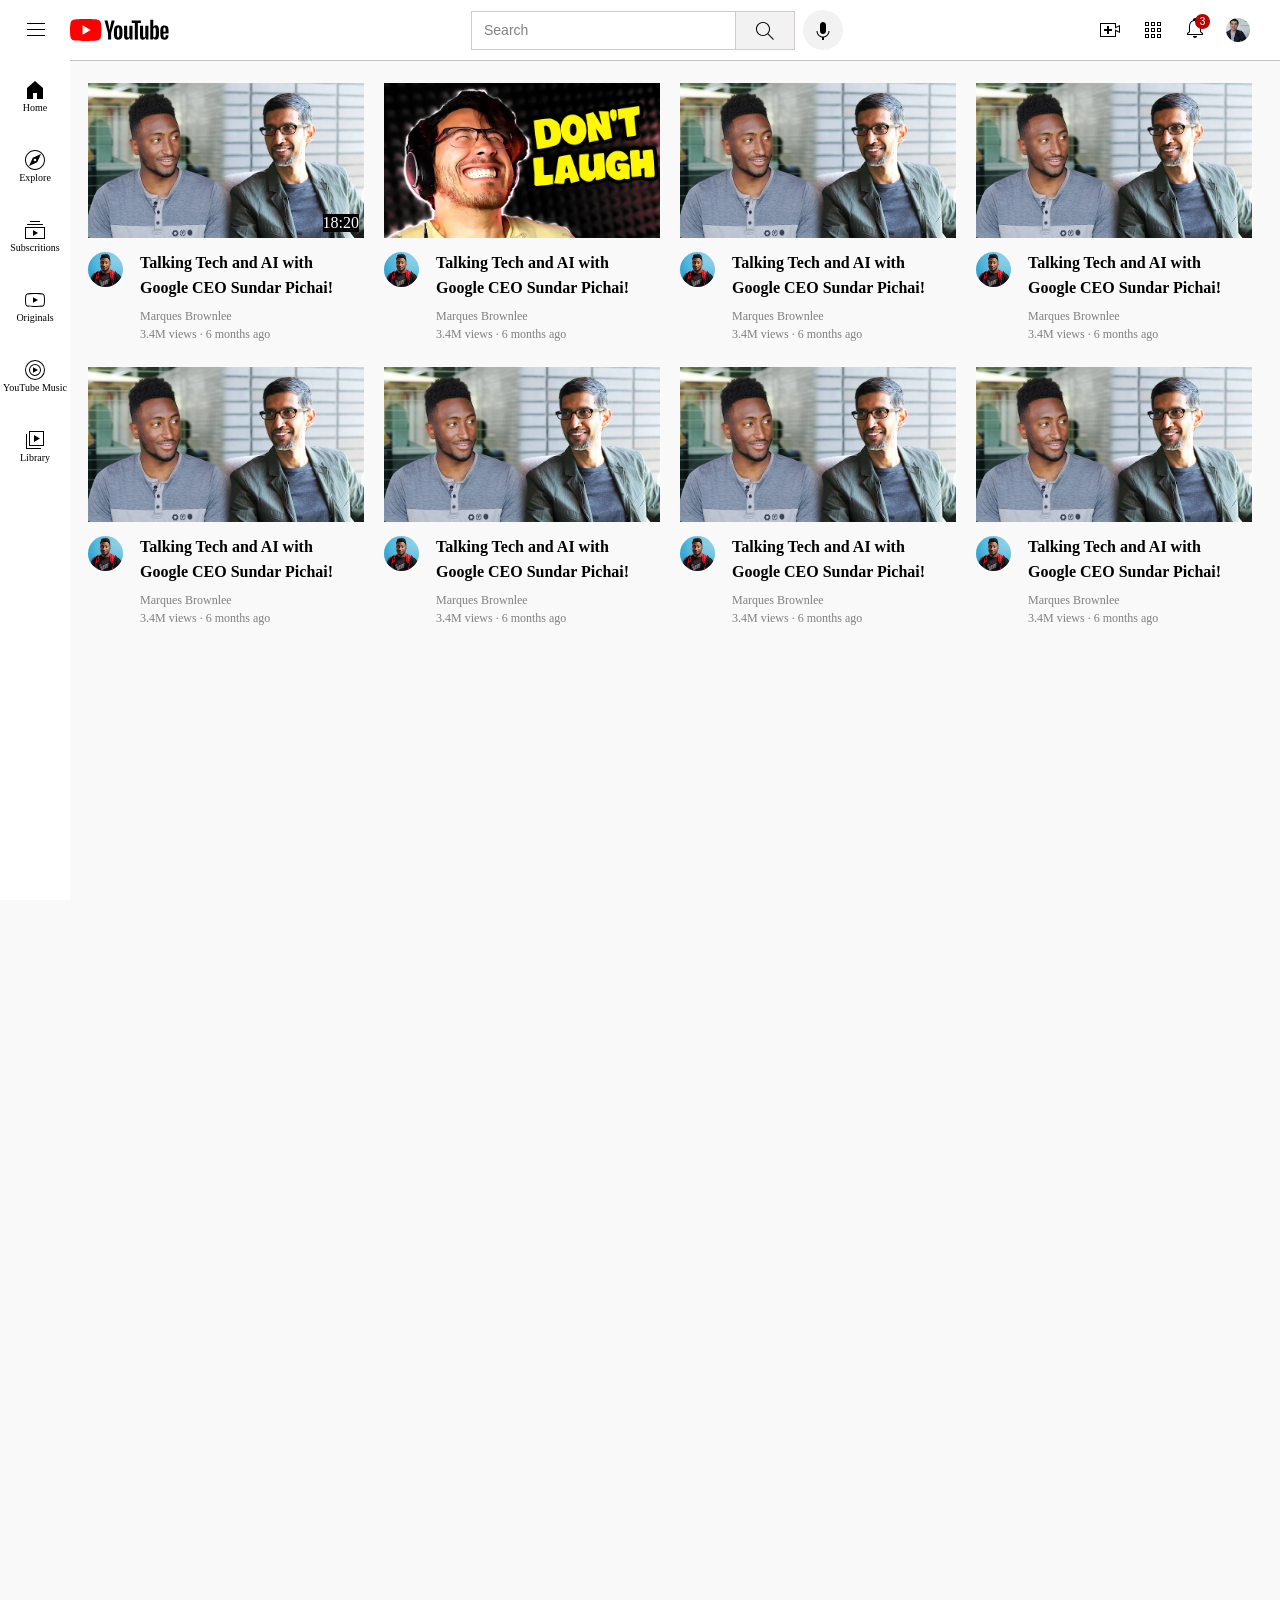
==== index.html @ 28a663b5 "Rename youtube.html to index.html" ====
<!DOCTYPE html>
<html lang="en">
  <head>
    <meta charset="UTF-8">
    <title>Youtube Exercise</title>
    <link rel="stylesheet" href="header.css">
    <link rel="stylesheet" href="general.css">
  </head>
  <body>
    <div class="header">
      <div class="left-div">
        <img class="hamburger-img" src="picture-html/hamburger-menu.svg">
        <img class="youtubelogo-img" src="picture-html/youtube-logo.svg">
      </div>
      <div class="middle-div">
        <input type="text" placeholder="Search">
        <button class="search-button">
          <img class="search-img" src="picture-html/search.svg">
        </button>
        <button class="voice-button">
          <img class="voice-img" src="picture-html/voice-search-icon.svg">
        </button>
      </div>
      <div class="right-div">
         <img class="upload-img" src="picture-html/upload.svg">
         <img class="app-img" src="picture-html/youtube-apps.svg">
         <div class="noti-div">
          <img class="notification-img" src="picture-html/notifications.svg">
          <div class="numb-div">3</div>
         </div>
         <img class="profile-img" src="picture-html/my-channel.jpeg">
      </div>
    </div>

  <div class="overall-div">
      <div class="general-div">
      <div class="first-div">
        <div class="img-div">
          <img class="thumbnail-img" src="picture-html/thumbnail-1.webp">
          <div class="ontop-div">18:20</div>
        </div>
        <div class="second-div">
          <img class="channel-img" src="picture-html/channel-1.jpeg">
          <div class="third-div">
            <h3>Talking Tech and AI with Google CEO Sundar Pichai!</h3>
            <p>Marques Brownlee</p>
            <small>3.4M views · 6 months ago</small>
          </div>
        </div>
      </div>
    </div>

    <div class="general-div">
      <div class="first-div">
        <img class="thumbnail-img" src="picture-html/thumbnail-2.webp">
        <div class="second-div">
          <img class="channel-img" src="picture-html/channel-1.jpeg">
          <div class="third-div">
            <h3>Talking Tech and AI with Google CEO Sundar Pichai!</h3>
            <p>Marques Brownlee</p>
            <small>3.4M views · 6 months ago</small>
          </div>
        </div>
      </div>
    </div>

    <div class="general-div">
      <div class="first-div">
        <img class="thumbnail-img" src="picture-html/thumbnail-1.webp">
        <div class="second-div">
          <img class="channel-img" src="picture-html/channel-1.jpeg">
          <div class="third-div">
            <h3>Talking Tech and AI with Google CEO Sundar Pichai!</h3>
            <p>Marques Brownlee</p>
            <small>3.4M views · 6 months ago</small>
          </div>
        </div>
      </div>
    </div>

    <div class="general-div">
      <div class="first-div">
        <img class="thumbnail-img" src="picture-html/thumbnail-1.webp">
        <div class="second-div">
          <img class="channel-img" src="picture-html/channel-1.jpeg">
          <div class="third-div">
            <h3>Talking Tech and AI with Google CEO Sundar Pichai!</h3>
            <p>Marques Brownlee</p>
            <small>3.4M views · 6 months ago</small>
          </div>
        </div>
      </div>
    </div>

    <div class="general-div">
      <div class="first-div">
        <img class="thumbnail-img" src="picture-html/thumbnail-1.webp">
        <div class="second-div">
          <img class="channel-img" src="picture-html/channel-1.jpeg">
          <div class="third-div">
            <h3>Talking Tech and AI with Google CEO Sundar Pichai!</h3>
            <p>Marques Brownlee</p>
            <small>3.4M views · 6 months ago</small>
          </div>
        </div>
      </div>
    </div>

    <div class="general-div">
      <div class="first-div">
        <img class="thumbnail-img" src="picture-html/thumbnail-1.webp">
        <div class="second-div">
          <img class="channel-img" src="picture-html/channel-1.jpeg">
          <div class="third-div">
            <h3>Talking Tech and AI with Google CEO Sundar Pichai!</h3>
            <p>Marques Brownlee</p>
            <small>3.4M views · 6 months ago</small>
          </div>
        </div>
      </div>
    </div>

    <div class="general-div">
      <div class="first-div">
        <img class="thumbnail-img" src="picture-html/thumbnail-1.webp">
        <div class="second-div">
          <img class="channel-img" src="picture-html/channel-1.jpeg">
          <div class="third-div">
            <h3>Talking Tech and AI with Google CEO Sundar Pichai!</h3>
            <p>Marques Brownlee</p>
            <small>3.4M views · 6 months ago</small>
          </div>
        </div>
      </div>
    </div>

    <div class="general-div">
      <div class="first-div">
        <img class="thumbnail-img" src="picture-html/thumbnail-1.webp">
        <div class="second-div">
          <img class="channel-img" src="picture-html/channel-1.jpeg">
          <div class="third-div">
            <h3>Talking Tech and AI with Google CEO Sundar Pichai!</h3>
            <p>Marques Brownlee</p>
            <small>3.4M views · 6 months ago</small>
          </div>
        </div>
      </div>
    </div>

  </div>

  <div class="side-div">
    <div class="sidebar-div">
      <img src="picture-html/home.svg">
      Home
    </div>
    <div class="sidebar-div">
      <img src="picture-html/explore.svg">
      Explore
    </div>
    <div class="sidebar-div">
      <img src="picture-html/subscriptions.svg">
      Subscritions
    </div>
    <div class="sidebar-div">
      <img src="picture-html/originals.svg">
      Originals
    </div>
    <div class="sidebar-div">
      <img src="picture-html/youtube-music.svg">
      YouTube Music
    </div>
    <div class="sidebar-div">
      <img src="picture-html/library.svg">
      Library
    </div>
  </div>

    
 </body>
</html>
---- header.css ----
body{
    height: 3000px;
    padding-top: 75px;
    padding-left: 80px;
    padding-right: 20px;
    background-color: rgb(249, 249, 249);
}

.header{
    display: flex;
    justify-content: space-between;
    height: 60px;
    position: fixed;
    left: 0px;
    right: 0px;
    top: 0px;
    padding-left: 24px;
    padding-right: 30px;
    background-color: white;

   border-bottom-width: 1px;
   border-bottom-style: solid;
   border-bottom-color: rgb(195, 195, 195);
   z-index: 100;
}

.left-div{
    display: flex;
    flex: 1;
    align-items: center;
    
}

.hamburger-img{
    height: 24px;
    margin-right: 6%;
}

.youtubelogo-img{
    height: 22px;
}

.middle-div{
    flex: 1;
    display: flex;
    align-items: center;
    margin-left: 75px;
    margin-right: 35px;
    
}

.search-button{
    height: 39px;
    width: 60px;
    border: 1px solid rgb(209, 203, 203);
    margin-left: -1px;
    margin-right: 8px;
    background-color: rgb(242, 242, 242);
    
}

.voice-button{
    height: 40px;
    width: 40px;
    border-radius: 50%;
   border: none;
   background-color: rgb(242, 242, 242);

}

.search-img{
    height: 24px;
    margin-top: 5px;   
}

.voice-img{
    height: 24px;
     margin-top: 5px; 
}

input{
    flex: 1;
    height: 35px;
    border: 1px solid rgb(209, 203, 203);
    width: 0px;
    text-indent: 10px;
}

input::placeholder{
    font-family: arial;
    font-size: 14px;
    color: gray;
}

.right-div{
    display: flex;
    flex: 1;
    justify-content: end;
    align-items: center;
    flex-shrink: 0;
}

.upload-img{
    height: 24px;
}

.app-img{
    height: 24px;
    margin-left: 5%;
    margin-right: 5%;

}

.notification-img{
    height: 24px;
    
}

.noti-div{
    position: relative;
}

.profile-img{
    height: 24px;
    margin-left: 5%;
}

.numb-div{
position: absolute;
background-color: rgb(188, 0, 0);
padding-left: 5px;
padding-right: 5px;
padding-bottom: 2px;
padding-top: 2px;
border-radius: 50%;
color: white;
font-family: Arial;
font-size: 10px;
bottom: 15px;
right: -3px;
}
---- general.css ----
.overall-div{
    display: grid;
    grid-template-columns: 1fr 1fr 1fr 1fr;
    column-gap: 20px;
    row-gap: 25px;
}

.first-div{
    
}

.thumbnail-img{
   width: 100%;
}

.img-div{
    position: relative;
}


.second-div{
    display: grid;
    grid-template-columns: 50px 1fr;
    margin-top: 10px;
}

.channel-img{
  width: 70%;
  border-radius: 50px;
}

.third-div{
    margin-left: 2px;
    margin-top: -2px;
}

h3{
    font-family: Tahoma;
    font-size: 16px;
    line-height: 25px;
    margin-top: 0px;
    margin-bottom: 0px;
}

p{
    font-family: Tahoma;
    font-size: 12px;
    color: gray;
    margin-bottom: 0px;
    margin-top: 9px;
    
}

small{
    font-family: Tahoma;
    font-size: 12px;
    color: gray;   
}

.side-div{
    position: fixed;
    top: 60px;
    bottom: 0px;
    left: 0px;
    background-color: white;
    width: 70px;
    z-index: 200;
}

.sidebar-div{
    height: 70px;
    display: flex;
    justify-content: center;
    align-items: center;
    flex-direction: column;
    font-family: Tahoma;
    font-size: 10px;
    cursor: pointer;
}

.sidebar-div img{
    height: 24px;
}

.ontop-div{
    position: absolute;
    background-color: black;
    color: white;
    bottom: 10px;
    right: 5px;
}
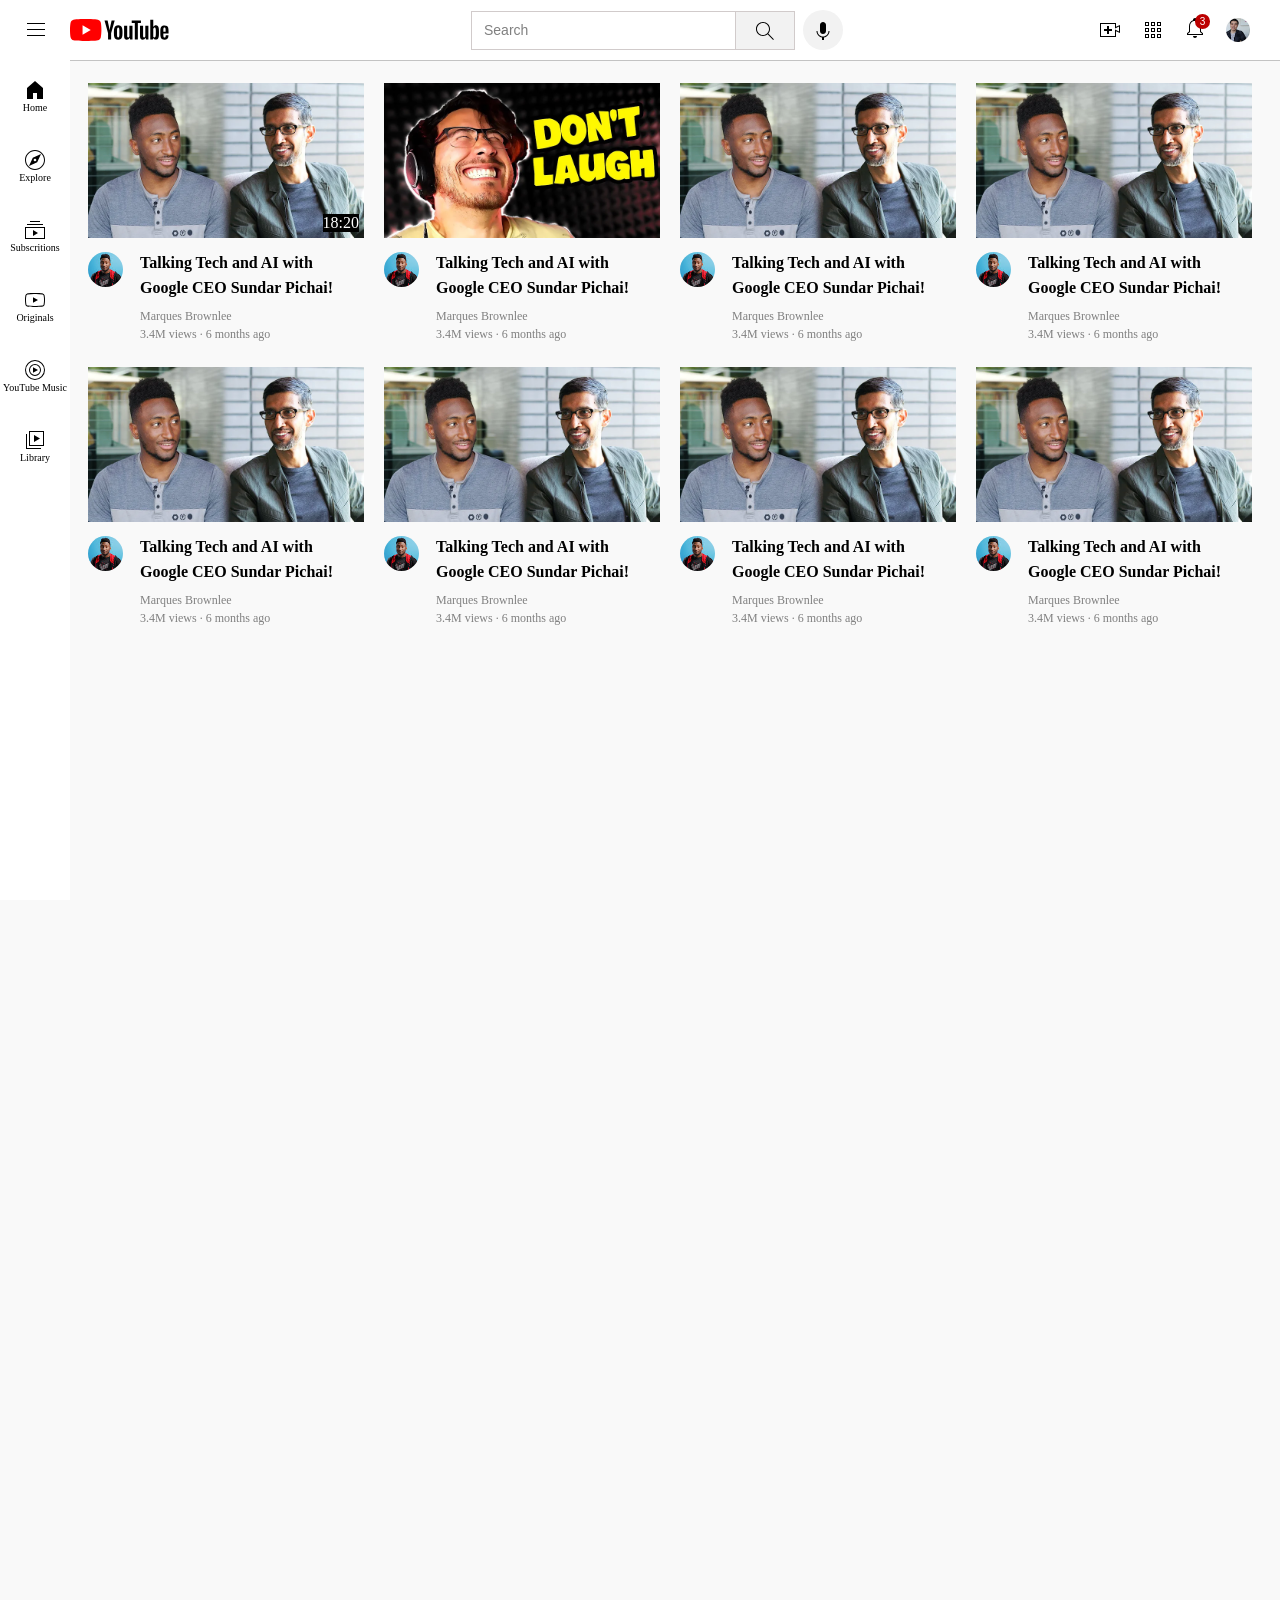
==== commit b7fe7606: "Updated website" ====
--- a/index.html
+++ b/index.html
@@ -16,10 +16,11 @@
         <input type="text" placeholder="Search">
         <button class="search-button">
           <img class="search-img" src="picture-html/search.svg">
+          <div class="tooltip-div">Search</div>
         </button>
         <button class="voice-button">
           <img class="voice-img" src="picture-html/voice-search-icon.svg">
-        </button>
+          <div class="voice-div">Search with your voice</div>
       </div>
       <div class="right-div">
          <img class="upload-img" src="picture-html/upload.svg">
@@ -179,4 +180,4 @@
 
     
  </body>
-</html>
+</html>
--- a/header.css
+++ b/header.css
@@ -56,7 +56,30 @@
     margin-left: -1px;
     margin-right: 8px;
     background-color: rgb(242, 242, 242);
-    
+    cursor: pointer;
+    position: relative;
+    transition: 0.125s;
+
+}
+
+.search-button:hover{
+    background-color: rgb(231, 230, 230);
+}
+
+.search-button:hover .tooltip-div{
+    opacity: 1;
+}
+
+.tooltip-div{
+    background-color: gray;
+    color: white;
+    font-family: Arial;
+    font-size: 12px;
+    padding: 8px 7px 8px 7px;
+    bottom: -50px;
+    position: absolute;
+    opacity: 0;
+    pointer-events: none;
 }
 
 .voice-button{
@@ -65,12 +88,36 @@
     border-radius: 50%;
    border: none;
    background-color: rgb(242, 242, 242);
+   position: relative;
+   cursor: pointer;
+   transition: 0.125s;
+}
 
+.voice-button:hover{
+    background-color: rgb(231, 230, 230);
+}
+
+.voice-button:hover .voice-div{
+    opacity: 1;
+}
+
+.voice-div{
+    background-color: gray;
+    color: white;
+    font-family: Arial;
+    font-size: 12px;
+    padding: 8px 7px 8px 7px;
+    bottom: -50px;
+    right: -40px;
+    position: absolute;
+    white-space: nowrap;
+    pointer-events: none;
+    opacity: 0;
 }
 
 .search-img{
     height: 24px;
-    margin-top: 5px;   
+    margin-top: 5px;
 }
 
 .voice-img{
--- a/general.css
+++ b/general.css
@@ -82,6 +82,10 @@
     height: 24px;
 }
 
+.sidebar-div:hover{
+    background-color: rgb(235, 235, 235);
+}
+
 .ontop-div{
     position: absolute;
     background-color: black;
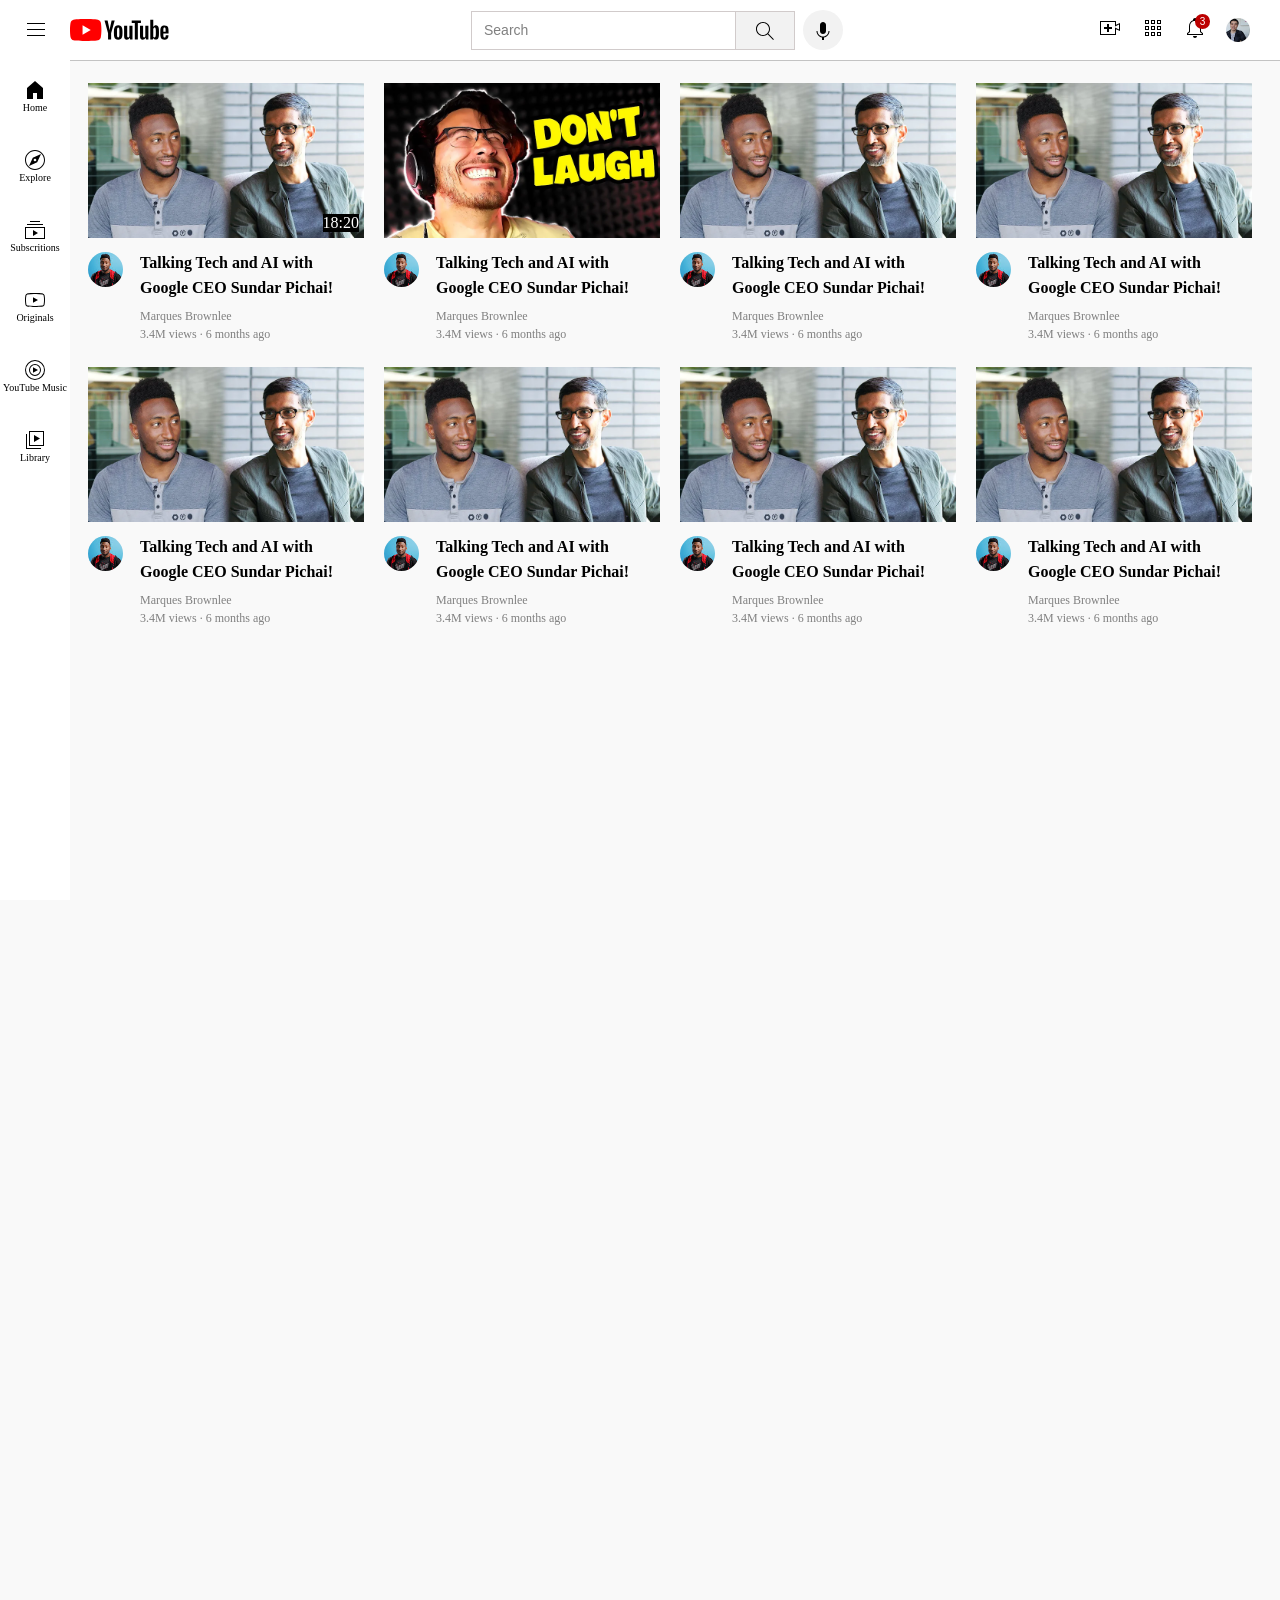
==== commit 42fbb41d: "Website Update" ====
--- a/index.html
+++ b/index.html
@@ -23,11 +23,18 @@
           <div class="voice-div">Search with your voice</div>
       </div>
       <div class="right-div">
-         <img class="upload-img" src="picture-html/upload.svg">
-         <img class="app-img" src="picture-html/youtube-apps.svg">
+         <div class="upload-div">
+          <img class="upload-img" src="picture-html/upload.svg">
+          <div class="create-div">Create</div>
+         </div>
+         <div class="youtube-div">
+          <img class="app-img" src="picture-html/youtube-apps.svg">
+          <div class="youtubeapps-div">Youtube apps</div>
+        </div>
          <div class="noti-div">
           <img class="notification-img" src="picture-html/notifications.svg">
           <div class="numb-div">3</div>
+          <div class="notification-div">Notification</div>
          </div>
          <img class="profile-img" src="picture-html/my-channel.jpeg">
       </div>
--- a/header.css
+++ b/header.css
@@ -142,34 +142,97 @@
 .right-div{
     display: flex;
     flex: 1;
-    justify-content: end;
+    justify-content: flex-end;
     align-items: center;
     flex-shrink: 0;
 }
 
+.upload-div{
+    position:relative
+}
+
+.upload-div:hover .create-div{
+    opacity: 1;
+}
+
 .upload-img{
     height: 24px;
+    cursor:pointer
+    
+}
+
+.create-div{
+    background-color: gray;
+    color: white;
+    font-family: Arial;
+    font-size: 12px;
+    padding: 8px 7px 8px 7px;
+    bottom: -58px;
+    right: -14px;
+    opacity:0;
+    position: absolute;
+
+}
+
+.youtube-div{
+    position:relative;
+    margin-left:5%;
 }
 
 .app-img{
     height: 24px;
-    margin-left: 5%;
-    margin-right: 5%;
-
-}
-
-.notification-img{
-    height: 24px;
-    
+    cursor:pointer;
+}
+
+.youtube-div:hover .youtubeapps-div{
+    opacity: 1;
+}
+
+.youtubeapps-div{
+    background-color: gray;
+    color: white;
+    font-family: Arial;
+    font-size: 12px;
+    padding: 8px 7px 8px 7px;
+    bottom: -58px;
+    right: -30px;
+    opacity:0;
+    white-space: nowrap;
+    position: absolute;
+
 }
 
 .noti-div{
     position: relative;
-}
-
+    margin-left:5%
+}
+
+.notification-img{
+    height: 24px;
+    cursor:pointer;
+    
+}
+
+.noti-div:hover .notification-div{
+    opacity: 1;
+}
+
+.notification-div{
+    background-color: gray;
+    color: white;
+    font-family: Arial;
+    font-size: 12px;
+    padding: 8px 7px 8px 7px;
+    bottom: -58px;
+    right: -30px;
+    opacity:0;
+    white-space: nowrap;
+    position: absolute;
+}
+            
 .profile-img{
     height: 24px;
-    margin-left: 5%;
+    margin-left:5%
 }
 
 .numb-div{
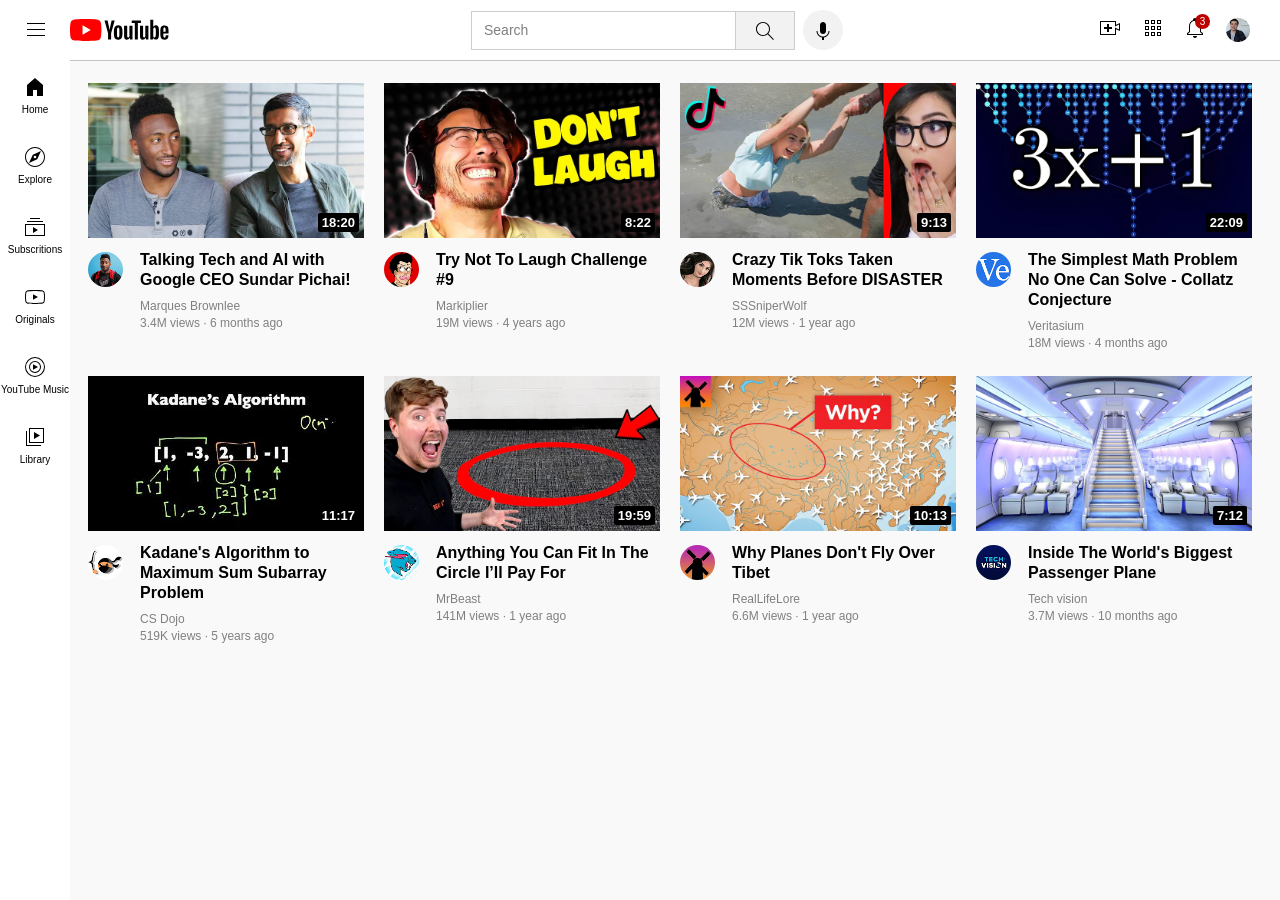
==== commit 458699aa: "Website Updated" ====
--- a/index.html
+++ b/index.html
@@ -60,97 +60,118 @@
 
     <div class="general-div">
       <div class="first-div">
-        <img class="thumbnail-img" src="picture-html/thumbnail-2.webp">
-        <div class="second-div">
-          <img class="channel-img" src="picture-html/channel-1.jpeg">
-          <div class="third-div">
-            <h3>Talking Tech and AI with Google CEO Sundar Pichai!</h3>
-            <p>Marques Brownlee</p>
-            <small>3.4M views · 6 months ago</small>
-          </div>
-        </div>
-      </div>
-    </div>
-
-    <div class="general-div">
-      <div class="first-div">
-        <img class="thumbnail-img" src="picture-html/thumbnail-1.webp">
-        <div class="second-div">
-          <img class="channel-img" src="picture-html/channel-1.jpeg">
-          <div class="third-div">
-            <h3>Talking Tech and AI with Google CEO Sundar Pichai!</h3>
-            <p>Marques Brownlee</p>
-            <small>3.4M views · 6 months ago</small>
-          </div>
-        </div>
-      </div>
-    </div>
-
-    <div class="general-div">
-      <div class="first-div">
-        <img class="thumbnail-img" src="picture-html/thumbnail-1.webp">
-        <div class="second-div">
-          <img class="channel-img" src="picture-html/channel-1.jpeg">
-          <div class="third-div">
-            <h3>Talking Tech and AI with Google CEO Sundar Pichai!</h3>
-            <p>Marques Brownlee</p>
-            <small>3.4M views · 6 months ago</small>
-          </div>
-        </div>
-      </div>
-    </div>
-
-    <div class="general-div">
-      <div class="first-div">
-        <img class="thumbnail-img" src="picture-html/thumbnail-1.webp">
-        <div class="second-div">
-          <img class="channel-img" src="picture-html/channel-1.jpeg">
-          <div class="third-div">
-            <h3>Talking Tech and AI with Google CEO Sundar Pichai!</h3>
-            <p>Marques Brownlee</p>
-            <small>3.4M views · 6 months ago</small>
-          </div>
-        </div>
-      </div>
-    </div>
-
-    <div class="general-div">
-      <div class="first-div">
-        <img class="thumbnail-img" src="picture-html/thumbnail-1.webp">
-        <div class="second-div">
-          <img class="channel-img" src="picture-html/channel-1.jpeg">
-          <div class="third-div">
-            <h3>Talking Tech and AI with Google CEO Sundar Pichai!</h3>
-            <p>Marques Brownlee</p>
-            <small>3.4M views · 6 months ago</small>
-          </div>
-        </div>
-      </div>
-    </div>
-
-    <div class="general-div">
-      <div class="first-div">
-        <img class="thumbnail-img" src="picture-html/thumbnail-1.webp">
-        <div class="second-div">
-          <img class="channel-img" src="picture-html/channel-1.jpeg">
-          <div class="third-div">
-            <h3>Talking Tech and AI with Google CEO Sundar Pichai!</h3>
-            <p>Marques Brownlee</p>
-            <small>3.4M views · 6 months ago</small>
-          </div>
-        </div>
-      </div>
-    </div>
-
-    <div class="general-div">
-      <div class="first-div">
-        <img class="thumbnail-img" src="picture-html/thumbnail-1.webp">
-        <div class="second-div">
-          <img class="channel-img" src="picture-html/channel-1.jpeg">
-          <div class="third-div">
-            <h3>Talking Tech and AI with Google CEO Sundar Pichai!</h3>
-            <p>Marques Brownlee</p>
-            <small>3.4M views · 6 months ago</small>
+        <div class="img-div">
+          <img class="thumbnail-img" src="picture-html/thumbnail-2.webp">
+          <div class="ontop-div">8:22</div>
+        </div>
+        <div class="second-div">
+          <img class="channel-img" src="picture-html/channel-2.jpeg">
+          <div class="third-div">
+            <h3>Try Not To Laugh Challenge #9</h3>
+            <p>Markiplier</p>
+            <small>19M views · 4 years ago</small>
+          </div>
+        </div>
+      </div>
+    </div>
+
+    <div class="general-div">
+      <div class="first-div">
+        <div class="img-div">
+          <img class="thumbnail-img" src="picture-html/thumbnail-3.webp">
+          <div class="ontop-div">9:13</div>
+        </div>
+        <div class="second-div">
+          <img class="channel-img" src="picture-html/channel-3.jpeg">
+          <div class="third-div">
+            <h3>Crazy Tik Toks Taken Moments Before DISASTER</h3>
+            <p>SSSniperWolf</p>
+            <small>12M views · 1 year ago</small>
+          </div>
+        </div>
+      </div>
+    </div>
+
+    <div class="general-div">
+      <div class="first-div">
+        <div class="img-div">
+          <img class="thumbnail-img" src="picture-html/thumbnail-4.webp">
+          <div class="ontop-div">22:09</div>
+        </div>
+        <div class="second-div">
+          <img class="channel-img" src="picture-html/channel-4.jpeg">
+          <div class="third-div">
+            <h3>The Simplest Math Problem No One Can Solve - Collatz Conjecture</h3>
+            <p>Veritasium</p>
+            <small>18M views · 4 months ago</small>
+          </div>
+        </div>
+      </div>
+    </div>
+
+    <div class="general-div">
+      <div class="first-div">
+        <div class="img-div">
+          <img class="thumbnail-img" src="picture-html/thumbnail-5.webp">
+          <div class="ontop-div">11:17</div>
+        </div>
+        <div class="second-div">
+          <img class="channel-img" src="picture-html/channel-5.jpeg">
+          <div class="third-div">
+            <h3>Kadane's Algorithm to Maximum Sum Subarray Problem</h3>
+            <p>CS Dojo</p>
+            <small>519K views · 5 years ago</small>
+          </div>
+        </div>
+      </div>
+    </div>
+
+    <div class="general-div">
+      <div class="first-div">
+        <div class="img-div">
+         <img class="thumbnail-img" src="picture-html/thumbnail-6.webp">
+         <div class="ontop-div">19:59</div>
+        </div>
+        <div class="second-div">
+          <img class="channel-img" src="picture-html/channel-6.jpeg">
+          <div class="third-div">
+            <h3>Anything You Can Fit In The Circle I’ll Pay For</h3>
+            <p>MrBeast</p>
+            <small>141M views · 1 year ago</small>
+          </div>
+        </div>
+      </div>
+    </div>
+
+    <div class="general-div">
+      <div class="first-div">
+        <div class="img-div">
+          <img class="thumbnail-img" src="picture-html/thumbnail-7.webp">
+          <div class="ontop-div">10:13</div>
+        </div>
+        <div class="second-div">
+          <img class="channel-img" src="picture-html/channel-7.jpeg">
+          <div class="third-div">
+            <h3>Why Planes Don't Fly Over Tibet</h3>
+            <p>RealLifeLore</p>
+            <small>6.6M views · 1 year ago</small>
+          </div>
+        </div>
+      </div>
+    </div>
+
+    <div class="general-div">
+      <div class="first-div">
+        <div class="img-div">
+          <img class="thumbnail-img" src="picture-html/thumbnail-8.webp">
+          <div class="ontop-div">7:12</div>
+        </div>
+        <div class="second-div">
+          <img class="channel-img" src="picture-html/channel-8.jpeg">
+          <div class="third-div">
+            <h3>Inside The World's Biggest Passenger Plane</h3>
+            <p>Tech vision</p>
+            <small>3.7M views · 10 months ago</small>
           </div>
         </div>
       </div>
--- a/header.css
+++ b/header.css
@@ -1,5 +1,5 @@
 body{
-    height: 3000px;
+    height: 700px;
     padding-top: 75px;
     padding-left: 80px;
     padding-right: 20px;
--- a/general.css
+++ b/general.css
@@ -35,15 +35,15 @@
 }
 
 h3{
-    font-family: Tahoma;
+    font-family: Arial;
     font-size: 16px;
-    line-height: 25px;
+    line-height: 20px;
     margin-top: 0px;
     margin-bottom: 0px;
 }
 
 p{
-    font-family: Tahoma;
+    font-family: Arial;
     font-size: 12px;
     color: gray;
     margin-bottom: 0px;
@@ -52,7 +52,7 @@
 }
 
 small{
-    font-family: Tahoma;
+    font-family: Arial;
     font-size: 12px;
     color: gray;   
 }
@@ -73,13 +73,14 @@
     justify-content: center;
     align-items: center;
     flex-direction: column;
-    font-family: Tahoma;
+    font-family: Arial;
     font-size: 10px;
     cursor: pointer;
 }
 
 .sidebar-div img{
     height: 24px;
+    margin-bottom:5px
 }
 
 .sidebar-div:hover{
@@ -92,4 +93,9 @@
     color: white;
     bottom: 10px;
     right: 5px;
+    padding:2px 4px 2px 4px;
+    border-radius:2px;
+    font-family: arial;
+    font-size: 13px;
+    font-weight:550;
 }
